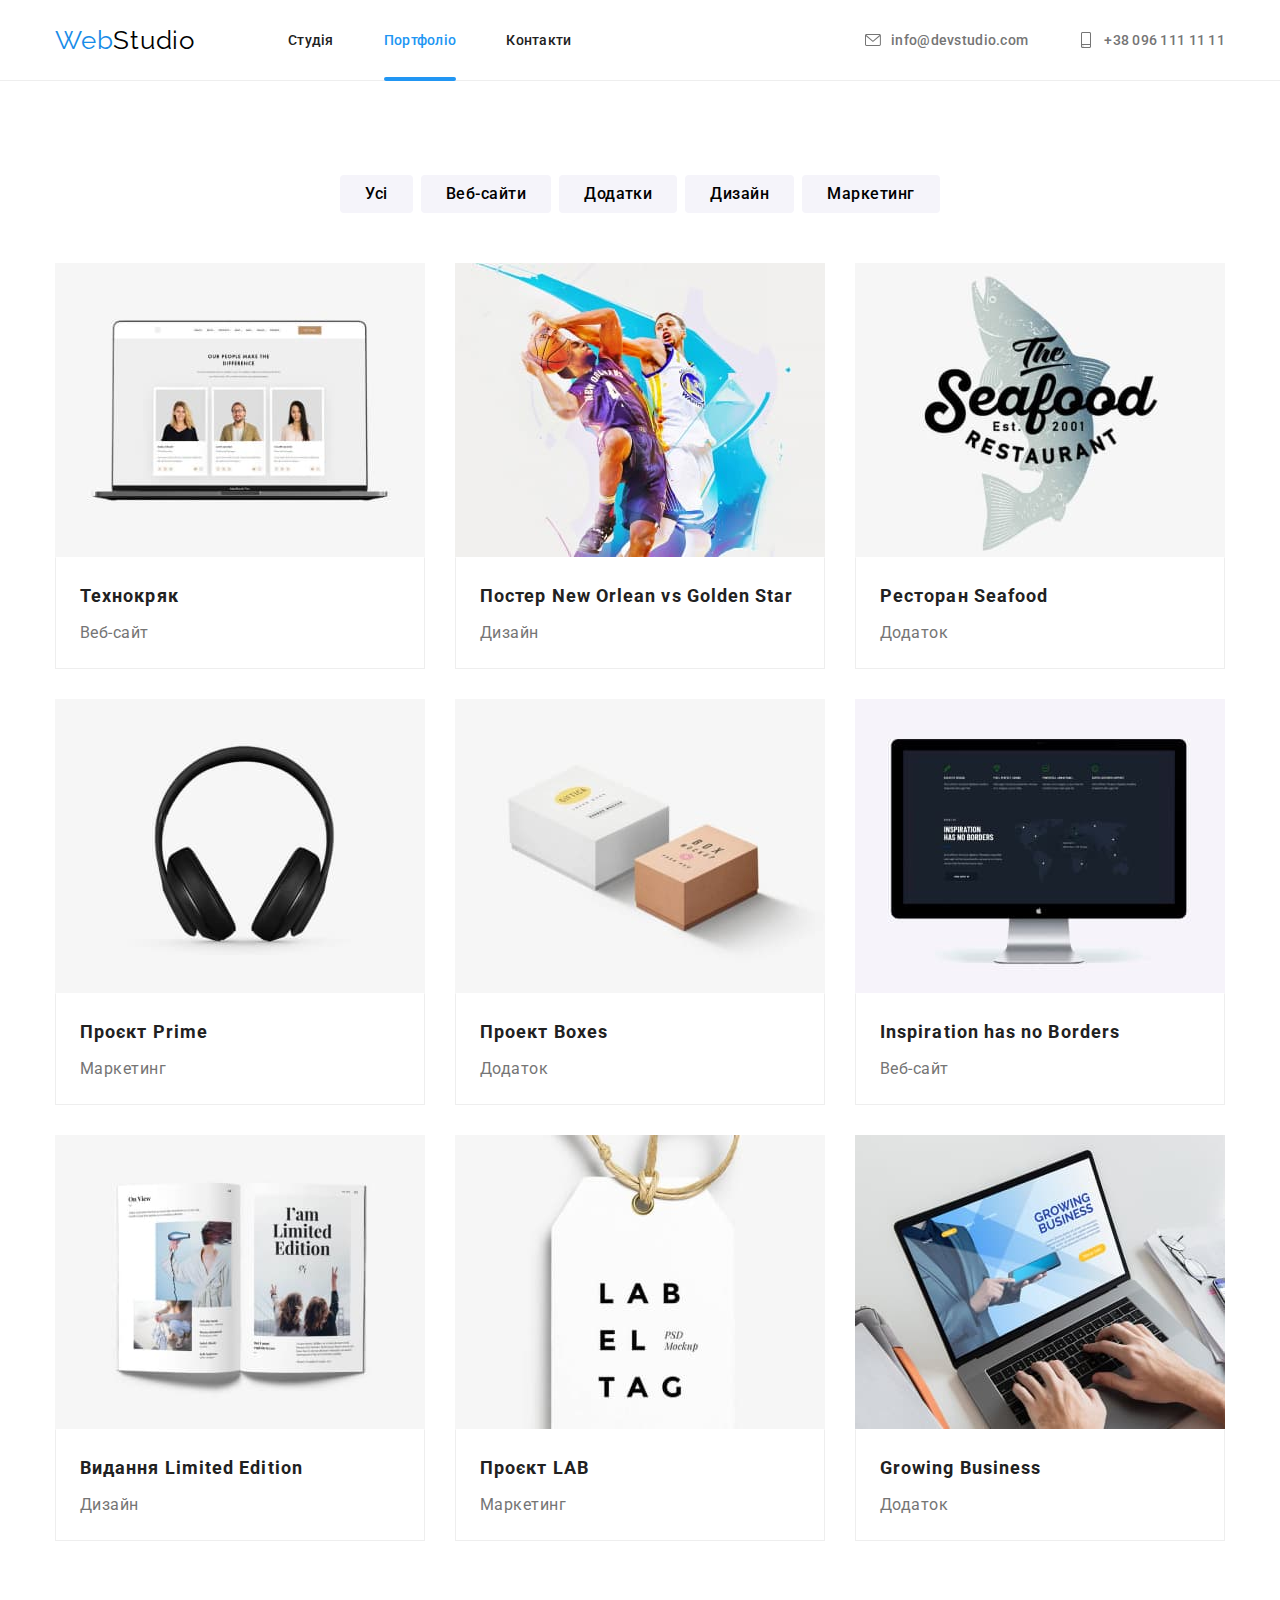
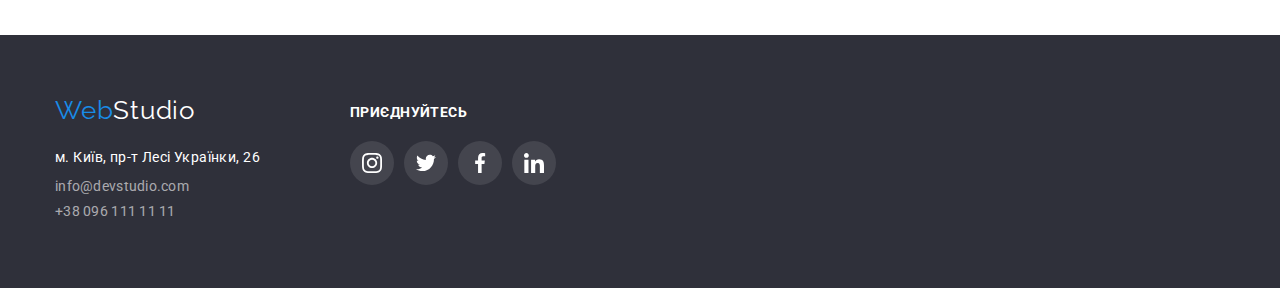
==== html/portfolio.html @ 266eddad "creted forms" ====
<!DOCTYPE html>
<html lang="uk">
  <head>
    <meta charset="UTF-8" />
    <meta http-equiv="X-UA-Compatible" content="IE=edge" />
    <meta name="viewport" content="width=device-width, initial-scale=1.0" />
    <link rel="preconnect" href="https://fonts.googleapis.com" />
    <link rel="preconnect" href="https://fonts.gstatic.com" crossorigin />
    <link
      href="https://fonts.googleapis.com/css2?family=Oleo+Script:wght@400;700&family=Raleway:wght@700&family=Roboto:wght@400;500;700;900&display=swap"
      rel="stylesheet"
    />
    <link
      rel="stylesheet"
      href="https://cdnjs.cloudflare.com/ajax/libs/modern-normalize/1.0.0/modern-normalize.min.css"
    />
    <link rel="stylesheet" href="../css/styles.css" />

    <title>gmh-06</title>
  </head>
  <body>
    <header class="header">
      <div class="container header__cont">
        <nav class="nav">
          <a class="logo" href="../index.html"><span class="logo__el--difcol">Web</span>Studio</a>
          <ul class="nav-list">
            <li class="nav-list__item">
              <a class="nav-list__link" href="../index.html">Студія</a>
            </li>
            <li class="nav-list__item">
              <a class="nav-list__link current" href="./portfolio.html">Портфоліо</a>
            </li>
            <li class="nav-list__item">
              <a class="nav-list__link" href="#address">Контакти</a>
            </li>
          </ul>
        </nav>
        <ul class="contacts">
          <li class="contacts__item">
            <a class="contacts__link" href="mailto:info@devstudio.com">
              <svg class="contacts__icon">
                <use href="../images/icons.svg#icon-letter"></use>
              </svg>
              info@devstudio.com</a
            >
          </li>
          <li class="contacts__item">
            <a class="contacts__link" href="tel:+380961111111">
              <svg class="contacts__icon">
                <use href="../images/icons.svg#icon-phone"></use>
              </svg>
              +38 096 111 11 11</a
            >
          </li>
        </ul>
      </div>
    </header>
    <main>
      <section class="portfolio section">
        <div class="container">
          <h2 class="visually-hidden">Наше портволіо</h2>
          <ul class="portf-but__list">
            <li class="portf-but__item">
              <button class="portf-but__button" type="button">Усі</button>
            </li>
            <li class="portf-but__item">
              <button class="portf-but__button" type="button">Веб-сайти</button>
            </li>
            <li class="portf-but__item">
              <button class="portf-but__button" type="button">Додатки</button>
            </li>
            <li class="portf-but__item">
              <button class="portf-but__button" type="button">Дизайн</button>
            </li>
            <li class="portf-but__item">
              <button class="portf-but__button" type="button">Маркетинг</button>
            </li>
          </ul>
          <ul class="portfolio__list">
            <li class="portfolio__item">
              <div class="portfolio__box">
                <img
                  src="../images/portf_img/1_technocriak.jpg"
                  alt="Приклад Веб-сайту"
                  class="portfolio__img"
                  width="370"
                />
                <div class="portfolio__overlay">
                  <p class="portfolio__overlay--desc">
                    Ресурс пропонує комплексні пропозиції з різним рівнем функціоналу та сервісів.
                    Все це дозволить відвідувачу отримати вичерпні відомості про компанію чи
                    приватну особу.
                  </p>
                </div>
              </div>
              <div class="portfolio__desc">
                <h3 class="portfolio__title">Texнокряк</h3>
                <p class="portfolio__subtitle">Веб-сайт</p>
              </div>
            </li>
            <li class="portfolio__item">
              <div class="portfolio__box">
                <img
                  src="../images/portf_img/2_poster.jpg"
                  alt="Приклад постера"
                  class="portfolio__img"
                  width="370"
                />
                <div class="portfolio__overlay">
                  <p class="portfolio__overlay--desc">
                    Ресурс пропонує комплексні пропозиції з різним рівнем функціоналу та сервісів.
                    Все це дозволить відвідувачу отримати вичерпні відомості про компанію чи
                    приватну особу.
                  </p>
                </div>
              </div>
              <div class="portfolio__desc">
                <h3 class="portfolio__title">Постер New Orlean vs Golden Star</h3>
                <p class="portfolio__subtitle">Дизайн</p>
              </div>
            </li>
            <li class="portfolio__item">
              <div class="portfolio__box">
                <img
                  src="../images/portf_img/3_restaurant.jpg"
                  alt="Дизайн ресторану"
                  class="portfolio__img"
                  width="370"
                />
                <div class="portfolio__overlay">
                  <p class="portfolio__overlay--desc">
                    Ресурс пропонує комплексні пропозиції з різним рівнем функціоналу та сервісів.
                    Все це дозволить відвідувачу отримати вичерпні відомості про компанію чи
                    приватну особу.
                  </p>
                </div>
              </div>
              <div class="portfolio__desc">
                <h3 class="portfolio__title">Ресторан Seafood</h3>
                <p class="portfolio__subtitle">Додаток</p>
              </div>
            </li>
            <li class="portfolio__item">
              <div class="portfolio__box">
                <img
                  src="../images/portf_img/4_headphones.jpg"
                  alt="Маркетинг наушників"
                  class="portfolio__img"
                  width="370"
                />
                <div class="portfolio__overlay">
                  <p class="portfolio__overlay--desc">
                    Ресурс пропонує комплексні пропозиції з різним рівнем функціоналу та сервісів.
                    Все це дозволить відвідувачу отримати вичерпні відомості про компанію чи
                    приватну особу.
                  </p>
                </div>
              </div>
              <div class="portfolio__desc">
                <h3 class="portfolio__title">Проєкт Prime</h3>
                <p class="portfolio__subtitle">Маркетинг</p>
              </div>
            </li>
            <li class="portfolio__item">
              <div class="portfolio__box">
                <img
                  src="../images/portf_img/5_boxes.jpg"
                  alt="Нова пошта Маркетинг"
                  class="portfolio__img"
                  width="370"
                />
                <div class="portfolio__overlay">
                  <p class="portfolio__overlay--desc">
                    Ресурс пропонує комплексні пропозиції з різним рівнем функціоналу та сервісів.
                    Все це дозволить відвідувачу отримати вичерпні відомості про компанію чи
                    приватну особу.
                  </p>
                </div>
              </div>
              <div class="portfolio__desc">
                <h3 class="portfolio__title">Проект Boxes</h3>
                <p class="portfolio__subtitle">Додаток</p>
              </div>
            </li>
            <li class="portfolio__item">
              <div class="portfolio__box">
                <img
                  src="../images/portf_img/6_macpro.jpg"
                  alt="Приклад вебсайту на макбуці"
                  class="portfolio__img"
                  width="370"
                />
                <div class="portfolio__overlay">
                  <p class="portfolio__overlay--desc">
                    Ресурс пропонує комплексні пропозиції з різним рівнем функціоналу та сервісів.
                    Все це дозволить відвідувачу отримати вичерпні відомості про компанію чи
                    приватну особу.
                  </p>
                </div>
              </div>
              <div class="portfolio__desc">
                <h3 class="portfolio__title">Inspiration has no Borders</h3>
                <p class="portfolio__subtitle">Веб-сайт</p>
              </div>
            </li>
            <li class="portfolio__item">
              <div class="portfolio__box">
                <img
                  src="../images/portf_img/7_magazine.jpg"
                  alt="дизайн журналу"
                  class="portfolio__img"
                  width="370"
                />
                <div class="portfolio__overlay">
                  <p class="portfolio__overlay--desc">
                    Ресурс пропонує комплексні пропозиції з різним рівнем функціоналу та сервісів.
                    Все це дозволить відвідувачу отримати вичерпні відомості про компанію чи
                    приватну особу.
                  </p>
                </div>
              </div>
              <div class="portfolio__desc">
                <h3 class="portfolio__title">Видання Limited Edition</h3>
                <p class="portfolio__subtitle">Дизайн</p>
              </div>
            </li>
            <li class="portfolio__item">
              <div class="portfolio__box">
                <img
                  src="../images/portf_img/8_lab.jpg"
                  alt="Маркетинг плажки"
                  class="portfolio__img"
                  width="370"
                />
                <div class="portfolio__overlay">
                  <p class="portfolio__overlay--desc">
                    Ресурс пропонує комплексні пропозиції з різним рівнем функціоналу та сервісів.
                    Все це дозволить відвідувачу отримати вичерпні відомості про компанію чи
                    приватну особу.
                  </p>
                </div>
              </div>
              <div class="portfolio__desc">
                <h3 class="portfolio__title">Проєкт LAB</h3>
                <p class="portfolio__subtitle">Маркетинг</p>
              </div>
            </li>
            <li class="portfolio__item">
              <div class="portfolio__box">
                <img
                  src="../images/portf_img/9_laptop.jpg"
                  alt="приклад дизайну на макбуці"
                  class="portfolio__img"
                  width="370"
                />
                <div class="portfolio__overlay">
                  <p class="portfolio__overlay--desc">
                    Ресурс пропонує комплексні пропозиції з різним рівнем функціоналу та сервісів.
                    Все це дозволить відвідувачу отримати вичерпні відомості про компанію чи
                    приватну особу.
                  </p>
                </div>
              </div>
              <div class="portfolio__desc">
                <h3 class="portfolio__title">Growing Business</h3>
                <p class="portfolio__subtitle">Додаток</p>
              </div>
            </li>
          </ul>
        </div>
      </section>
    </main>
    <footer class="footer">
      <div class="container footer__container">
        <div class="footer__mainlink">
          <a class="footer__logo" href="./index.html"
            ><span class="footer__logo--difcol">Web</span>Studio</a
          >

          <address id="address" class="footer-address">
            <ul class="footer-contacts">
              <li class="footer-contacts__item">
                <a
                  class="footer-contacts__link"
                  href="https://goo.gl/maps/CPtrU1FHBa2aNyZL9"
                  target="_blank"
                  rel="noopener noreferrer nofollow"
                  >м. Київ, пр-т Лесі Українки, 26</a
                >
              </li>
              <li class="footer-contacts__item">
                <a class="footer-contacts__link" href="mailto:info@devstudio.com"
                  >info@devstudio.com</a
                >
              </li>
              <li class="footer-contacts__item">
                <a class="footer-contacts__link" href="tel:+380961111111">+38 096 111 11 11</a>
              </li>
            </ul>
          </address>
        </div>
        <div class="footer__sosials">
          <p class="footer__sosials--title">Приєднуйтесь</p>
          <ul class="user__socials">
            <li class="user__soc">
              <a href="https://www.instagram.com" class="user__soc--link footer__soc--link">
                <svg class="user__soc--icon footer__soc--icon">
                  <use href="../images/icons.svg#icon-instagram"></use>
                </svg>
              </a>
            </li>
            <li class="user__soc">
              <a href="https://twitter.com" class="user__soc--link footer__soc--link">
                <svg class="user__soc--icon footer__soc--icon">
                  <use href="../images/icons.svg#icon-twitter"></use>
                </svg>
              </a>
            </li>
            <li class="user__soc">
              <a href="https://www.facebook.com" class="user__soc--link footer__soc--link">
                <svg class="user__soc--icon footer__soc--icon">
                  <use href="../images/icons.svg#icon-facebook"></use>
                </svg>
              </a>
            </li>
            <li class="user__soc">
              <a href="https://www.linkedin.com" class="user__soc--link footer__soc--link">
                <svg class="user__soc--icon footer__soc--icon">
                  <use href="../images/icons.svg#icon-linkedin"></use>
                </svg>
              </a>
            </li>
          </ul>
        </div>
      </div>
    </footer>
    <script src="../js/modal.js"></script>
  </body>
</html>
---- css/styles.css ----
:root {
  --main-color: #212121;
  --additional-color: #757575;
  --focus-color: #2196f3;
  --bc-color: #fff;
  --icon-color: #afb1b8;
  --animation: 250ms cubic-bezier(0.4, 0, 0.2, 1);
}

body {
  font-size: 14px;
  background-color: var(--bc-color);
  font-family: 'Roboto', sans-serif;
  color: var(--main-color);
}

.display__none {
  display: none;
}
.display__block {
  display: block;
}
ul {
  padding: 0px;
  margin: 0px;
  list-style: none;
}
img {
  display: block;
  max-width: 100%;
  height: auto;
}
a {
  text-decoration: none;
  cursor: pointer;
}
.container {
  width: 1200px;
  margin: 0 auto;
  padding: 0 15px;
}

h1,
h2,
h3,
h4,
p {
  margin-top: 0;
  margin-bottom: 0;
}
p {
  margin-top: 0;
}
.section {
  padding-top: 94px;
  padding-bottom: 94px;
}
.section__title {
  margin-bottom: 50px;
  font-size: 36px;
  line-height: calc(42 / 36);
  text-align: center;
  letter-spacing: 0.03em;
}
.visually-hidden {
  position: absolute;
  white-space: nowrap;
  width: 1px;
  height: 1px;
  overflow: hidden;
  border: 0;
  padding: 0;
  clip: rect(0 0 0 0);
  clip-path: inset(50%);
  margin: -1px;
}
/* modal */
.modal {
  position: fixed;
  z-index: 1;
  width: 100vw;
  height: 100vh;
  display: flex;
  align-items: center;
  justify-content: center;
  background-color: rgba(0, 0, 0, 0.2);
  opacity: 1;
  transition: opacity var(--animation);
}
.modal.is-hidden {
  opacity: 0;
  pointer-events: none;
}
.modal.is-hidden .modal__box {
  transform: scale(0.3);
}
.modal__box {
  position: relative;
  width: 528px;
  /* height: 581px; */
  background-color: var(--bc-color);
  border-radius: 4px;
  transform: scale(1);
  transition: transform var(--animation);
  padding: 40px;
}
.modal__btn {
  cursor: pointer;
  position: absolute;
  display: flex;
  justify-content: center;
  align-items: center;
  border-radius: 50%;
  width: 30px;
  height: 30px;
  background-color: var(--bc-color);
  border: 1px solid rgba(0, 0, 0, 0.1);
  right: 8px;
  top: 8px;
}
.module__btn--icon {
  width: 18px;
  height: 18px;
  fill: var(--main-color);
  transition: fill var(--animation);
}
.modal__btn:hover .module__btn--icon {
  fill: var(--focus-color);
}

.form {
  display: flex;
  flex-direction: column;
}

.form__title {
  font-weight: 700;
  font-size: 20px;
  line-height: calc(23 / 20);
  text-align: center;
  letter-spacing: 0.03em;
  color: var(--main-color);
  margin-bottom: 12px;
}
.form__field {
  position: relative;
  display: flex;
  flex-direction: column;
}
.form__label {
  font-size: 12px;
  line-height: calc(14 / 12);
  letter-spacing: 0.01em;
  color: var(--additional-color);
  margin-bottom: 4px;
}
.form__input {
  outline: none;
  height: 40px;
  border: 1px solid rgba(33, 33, 33, 0.2);
  border-radius: 4px;
  margin-bottom: 10px;
  padding-left: 40px;
  transition: border-color var(--animation);
}
.form__input--icon {
  z-index: 2;
  position: absolute;
  height: 18px;
  width: 18px;
  top: 28px;
  left: 12px;
  transition: fill var(--animation);
}
.form__input:focus {
  border-color: var(--focus-color);
}
.form__input:focus ~ .form__input--icon {
  fill: var(--focus-color);
}
.form__textarea {
  outline: none;
  padding: 12px 16px;
  height: 120px;
  resize: none;
  border: 1px solid rgba(33, 33, 33, 0.2);
  border-radius: 4px;
  margin-bottom: 20px;
  transition: border-color var(--animation);
}
.form__textarea:focus {
  border-color: var(--focus-color);
}
.form__textarea::placeholder {
  font-size: 12px;
  line-height: calc(14 / 12);
  letter-spacing: 0.01em;

  color: rgba(117, 117, 117, 0.5);
}
.form__policy {
  line-height: calc(24 / 14);
  color: var(--additional-color);
  letter-spacing: 0.03em;
  margin-bottom: 30px;
  display: flex;
  align-items: center;
}
.form__checkbox--original {
  position: absolute;
  width: 1px;
  height: 1px;
  margin: -1px;
  border: 0;
  padding: 0;
  clip: rect(0 0 0 0);
  overflow: hidden;
}
.form__checkbox {
  display: flex;
  align-items: center;
  justify-content: center;
  width: 16px;
  height: 15px;
  border: 2px solid var(--main-color);
  border-radius: 2px;
  margin: 0 9px;
  transition: background-color var(--animation), border-color var(--animation);
}
.form__checkbox--original:checked ~ .form__checkbox {
  background-color: var(--focus-color);
  border-color: var(--focus-color);
}
.form__checkbox--icon {
  z-index: 3;
  width: 16px;
  height: 16px;
  fill: transparent;
  transition: fill var(--animation);
}
.form__checkbox--original:checked ~ .form__checkbox .form__checkbox--icon {
  fill: var(--bc-color);
}

.form__policy--link {
  margin-left: 7px;
  color: var(--focus-color);
  text-decoration: underline;
}
.form__btn {
  text-align: center;
  background-color: #188ce8;
  color: var(--bc-color);
  width: 200px;
  height: 50px;
  font-weight: 700;
  font-size: 16px;
  line-height: calc(30 / 16);
  letter-spacing: 0.06em;
  font-family: inherit;
  border: none;
  border-radius: 4px;
  cursor: pointer;
  margin: 0 auto;

  transition: background-color var(--animation), box-shadow var(--animation);
}
.form__btn:hover,
.form__btn:focus {
  background-color: var(--focus-color);
  box-shadow: 0px 4px 4px rgba(0, 0, 0, 0.15);
}
.header {
  border-bottom: #eeeeee 1px solid;
  display: flex;
}
.header__cont {
  display: flex;
  justify-content: space-between;
  align-items: center;
}

.logo {
  color: #000;
  font-size: 26px;
  letter-spacing: 0.03em;
  line-height: calc(26 / 14);
  font-family: 'Raleway', sans-serif;
  margin-right: 93px;
}
.logo__el--difcol {
  color: #188ce8;
}

.nav {
  display: flex;
  align-items: center;
}

.nav-list {
  display: flex;
}

.nav-list__item {
}
.nav-list__item:not(:last-child) {
  margin-right: 50px;
}

.nav-list__link {
  display: inline-block;
  padding: 32px 0px;
  font-weight: 500;
  line-height: 16px;
  letter-spacing: 0.02em;
  color: var(--main-color);
  position: relative;

  transition: color var(--animation);
}
.nav-list__link:hover,
.nav-list__link:focus,
.nav-list__link.current {
  color: var(--focus-color);
}
.nav-list__link.current::after {
  position: absolute;
  content: '';
  width: 100%;
  height: 4px;
  background-color: var(--focus-color);
  border-radius: 4px;
  bottom: -1px;
  left: 0;
}

.contacts {
  display: flex;
}
.contacts__item {
}
.contacts__item:not(:last-child) {
  margin-right: 50px;
}
.contacts__link {
  display: inline-block;
  padding: 32px 0px;
  font-weight: 500;
  line-height: calc(16 / 14);
  letter-spacing: 0.02em;
  color: var(--additional-color);
  display: flex;
  transition: color var(--animation);
}
.contacts__icon {
  width: 16px;
  height: 16px;
  fill: var(--additional-color);
  margin-right: 10px;
  transition: fill var(--animation);
}
.contacts__link:hover,
.contacts__link:focus {
  color: var(--focus-color);
}
.contacts__link:hover .contacts__icon {
  fill: var(--focus-color);
}

.banner {
  padding: 200px 0px;
  max-width: 1600px;
  margin: 0 auto;
  text-align: center;
  background-image: linear-gradient(rgba(47, 48, 58, 0.4), rgba(47, 48, 58, 0.4)),
    url(../images/banner.jpg);
  background-position: center;
  display: flex;
  align-items: center;
}

.banner__title {
  width: 696px;
  margin: 0 auto;
  font-weight: 900;
  font-size: 44px;
  line-height: calc(60 / 44);
  letter-spacing: 0.06em;
  color: var(--bc-color);
  text-transform: uppercase;
  margin-bottom: 30px;
}

.banner__but {
  background-color: #188ce8;
  color: var(--bc-color);
  min-width: 216px;
  height: 50px;
  font-weight: 700;
  font-size: 16px;
  line-height: calc(30 / 16);
  letter-spacing: 0.06em;
  font-family: inherit;
  border: none;
  border-radius: 4px;
  cursor: pointer;
  transition: background-color var(--animation), box-shadow var(--animation);
}
.banner__but:hover,
.banner__but:focus {
  background-color: var(--focus-color);
  box-shadow: 0px 4px 4px rgba(0, 0, 0, 0.15);
}

.post {
  padding-top: 94px;
}

.post-list {
  display: flex;
  flex-wrap: wrap;
  gap: 30px;
}

.post-list__item {
  flex-basis: calc((100% - 90px) / 4);
}

.post-list__bg {
  display: flex;
  justify-content: center;
  align-items: center;
  width: 100%;
  height: 120px;
  background-color: #f5f4fa;
  margin-bottom: 30px;
  border-radius: 4px;
}
.post-list__icon {
  width: 70px;
  height: 70px;
}
.post-list__title {
  font-size: inherit;
  line-height: calc(16 / 14);
  letter-spacing: 0.03em;
  text-transform: uppercase;
  margin-bottom: 10px;
}

.post-list__text {
  line-height: calc(24 / 14);
  letter-spacing: 0.03em;
  color: var(--additional-color);
}
.gallery {
}

.gallery__title {
}

.gallery__list {
  display: flex;
  flex-wrap: wrap;
  gap: 30px;
}

.gallery__item {
  flex-basis: calc((100% - 60px) / 3);
  position: relative;
}
.gallery__overlay {
  position: absolute;
  background: rgba(47, 48, 58, 0.8);
  padding: 27px 0;
  bottom: 0;
  width: 100%;
}
.gallery__text {
  line-height: 1.2;
  text-align: center;
  letter-spacing: 0.03em;
  text-transform: uppercase;
  font-weight: 700;
  color: var(--bc-color);
}

.gallery__img {
}
.staff {
  background: #f5f4fa;
}

.staff__title {
}

.users {
  display: flex;
  flex-wrap: wrap;
  gap: 30px;
}

.user {
  flex-basis: calc((100% - 90px) / 4);
  background-color: var(--bc-color);
  border-radius: 4px;
  overflow: hidden;
  box-shadow: 0px 1px 3px rgba(0, 0, 0, 0.12), 0px 1px 1px rgba(0, 0, 0, 0.14),
    0px 2px 1px rgba(0, 0, 0, 0.2);
}

.user__img {
}
.user__desc {
  padding: 30px 0;
  text-align: center;
}
.user__title {
  font-weight: 500;
  font-size: 16px;
  line-height: calc(19 / 16);

  margin-bottom: 10px;
  letter-spacing: 0.03em;
}

.user__text {
  font-size: 16px;
  line-height: calc(19 / 16);
  letter-spacing: 0.03em;
  color: var(--additional-color);
  margin-bottom: 16px;
}
.user__socials {
  display: flex;
  justify-content: center;
}
.user__soc:not(:last-child) {
  margin-right: 10px;
}
.user__soc--link {
  display: flex;
  justify-content: center;
  align-items: center;
  border-radius: 50%;
  width: 44px;
  height: 44px;
  transition: background-color var(--animation);
}

.user__soc--icon {
  width: 20px;
  height: 20px;
  fill: var(--icon-color);
  transition: fill var(--animation);
}
.user__soc--link:hover {
  background-color: var(--focus-color);
}
.user__soc--link:hover .user__soc--icon {
  fill: var(--bc-color);
}

.clients {
  display: flex;
  flex-wrap: wrap;
  gap: 30px;
}
.clients__item {
  height: 92px;
  flex-basis: calc((100% - 150px) / 6);
}
.clients__link {
  height: 100%;
  width: 100%;
  display: flex;
  justify-content: center;
  align-items: center;
  border: 1px solid var(--icon-color);
  border-radius: 4px;
  transition: border-color var(--animation);
}
.clients__link:hover {
  border-color: var(--focus-color);
}
.client__icon {
  width: 106px;
  height: 60px;
  fill: var(--icon-color);
  transition: fill var(--animation);
}
.clients__link:hover .client__icon {
  fill: var(--focus-color);
}

/*     portfolio.html   */
.portfolio {
}
.portf-but__list {
  display: flex;
  justify-content: center;
  margin-bottom: 50px;
}
.portf-but__item {
}
.portf-but__item:not(:last-child) {
  margin-right: 8px;
}
.portf-but__button {
  padding-left: 25px;
  padding-right: 25px;
  height: 38px;
  font-size: 16px;
  line-height: calc(26 / 16);
  letter-spacing: 0.03em;
  background-color: #f5f4fa;
  border: none;
  border-radius: 4px;
  cursor: pointer;
  font-family: inherit;
  font-weight: 500;
  transition: background-color var(--animation), color var(--animation), box-shadow var(--animation);
}
.portf-but__button:hover,
.portf-but__button:focus {
  background-color: var(--focus-color);
  color: var(--bc-color);
  box-shadow: 0px 4px 4px rgba(0, 0, 0, 0.15);
}
.portfolio__list {
  display: flex;
  flex-wrap: wrap;
  gap: 30px;
}
.portfolio__item {
  flex-basis: calc((100% - 60px) / 3);
  transition: box-shadow var(--animation);
}

.portfolio__box {
  position: relative;
  overflow: hidden;
}
.portfolio__img {
}
.portfolio__overlay {
  position: absolute;
  height: 100%;
  width: 100%;
  top: 0;
  left: 0;
  background-color: rgba(33, 150, 243, 0.9);
  padding: 63px 24px 0 24px;
  transform: translatey(100%);
  transition: transform var(--animation);
}
.portfolio__item:hover {
  cursor: pointer;
  box-shadow: 0px 4px 4px rgba(0, 0, 0, 0.25);
}
.portfolio__item:hover .portfolio__overlay {
  transform: translatey(0);
}
.portfolio__overlay--desc {
  font-size: 18px;
  line-height: calc(28 / 18);
  letter-spacing: 0.03em;
  color: var(--bc-color);
}

.portfolio__desc {
  padding: 20px 24px;
  border: 1px solid;
  border-color: transparent #eeeeee #eeeeee #eeeeee;
}
.portfolio__title {
  font-size: 18px;
  line-height: calc(36 / 18);
  letter-spacing: 0.06em;
  margin-bottom: 4px;
}
.portfolio__subtitle {
  font-size: 16px;
  line-height: calc(30 / 16);
  letter-spacing: 0.03em;
  color: var(--additional-color);
}

.footer {
  padding: 60px 0;
  background: #2f303a;
}

.footer__container {
  display: flex;
  align-items: flex-start;
}
.footer__mainlink {
  margin-right: 90px;
}

.footer__logo {
  color: var(--bc-color);
  font-size: 26px;
  letter-spacing: 0.03em;
  line-height: calc(30 / 26);
  font-family: 'Raleway', sans-serif;
  display: inline-block;
  margin-bottom: 20px;
}

.footer__logo--difcol {
  color: #188ce8;
}

.footer-contacts {
}
.footer-contacts__item {
  margin-bottom: 9px;
}
.footer-contacts__item:first-child .footer-contacts__link {
  line-height: calc(24 / 14);
  font-style: normal;
  letter-spacing: 0.03em;
  text-decoration: none;
  color: var(--bc-color);
}
.footer-contacts__link {
  font-style: normal;
  line-height: calc(16 / 14);
  letter-spacing: 0.02em;
  color: rgba(255, 255, 255, 0.6);
  transition: color var(--animation);
}

.footer-contacts__link:hover,
.footer-contacts__link:focus {
  color: var(--focus-color);
}
.footer__sosials {
  padding-top: 9px;
  margin-right: 93px;
}
.footer__soc--link {
  background-color: rgba(255, 255, 255, 0.1);
}
.footer__soc--icon {
  fill: var(--bc-color);
}

.footer__sosials--title {
  line-height: 1.2;
  letter-spacing: 0.03em;
  text-transform: uppercase;
  margin-bottom: 20px;
  color: var(--bc-color);
  font-weight: 700;
}
.footer-form {
  padding-top: 9px;
}
.footer-form__title {
  line-height: 1.2;
  letter-spacing: 0.03em;
  text-transform: uppercase;
  margin-bottom: 20px;
  color: var(--bc-color);
  font-weight: 700;
}

.footer-form__input {
  width: 358px;
  height: 50px;
  background-color: #2f303a;
  border: 1px solid rgba(255, 255, 255, 0.3);
  border-radius: 4px;
  outline: none;
  padding-left: 16px;
  color: var(--bc-color);
  margin-right: 10px;
}
.footer-form__input::placeholder {
  color: rgba(255, 255, 255, 0.6);
}
.footer-form__btn {
}

.footer-form__btn {
  display: inline-flex;
  justify-content: center;
  align-items: center;
  background-color: #188ce8;
  color: var(--bc-color);
  width: 200px;
  height: 50px;
  font-weight: 700;
  font-size: 16px;
  line-height: calc(30 / 16);
  letter-spacing: 0.06em;
  font-family: inherit;
  border: none;
  border-radius: 4px;
  cursor: pointer;
  margin: 0 auto;

  transition: background-color var(--animation), box-shadow var(--animation);
}
.footer-form__btn:hover,
.footer-form__btn:focus {
  background-color: var(--focus-color);
  box-shadow: 0px 4px 4px rgba(0, 0, 0, 0.15);
}
.footer-form__btn--icon {
  width: 24px;
  height: 24px;
  fill: var(--bc-color);
  margin-left: 10px;
}
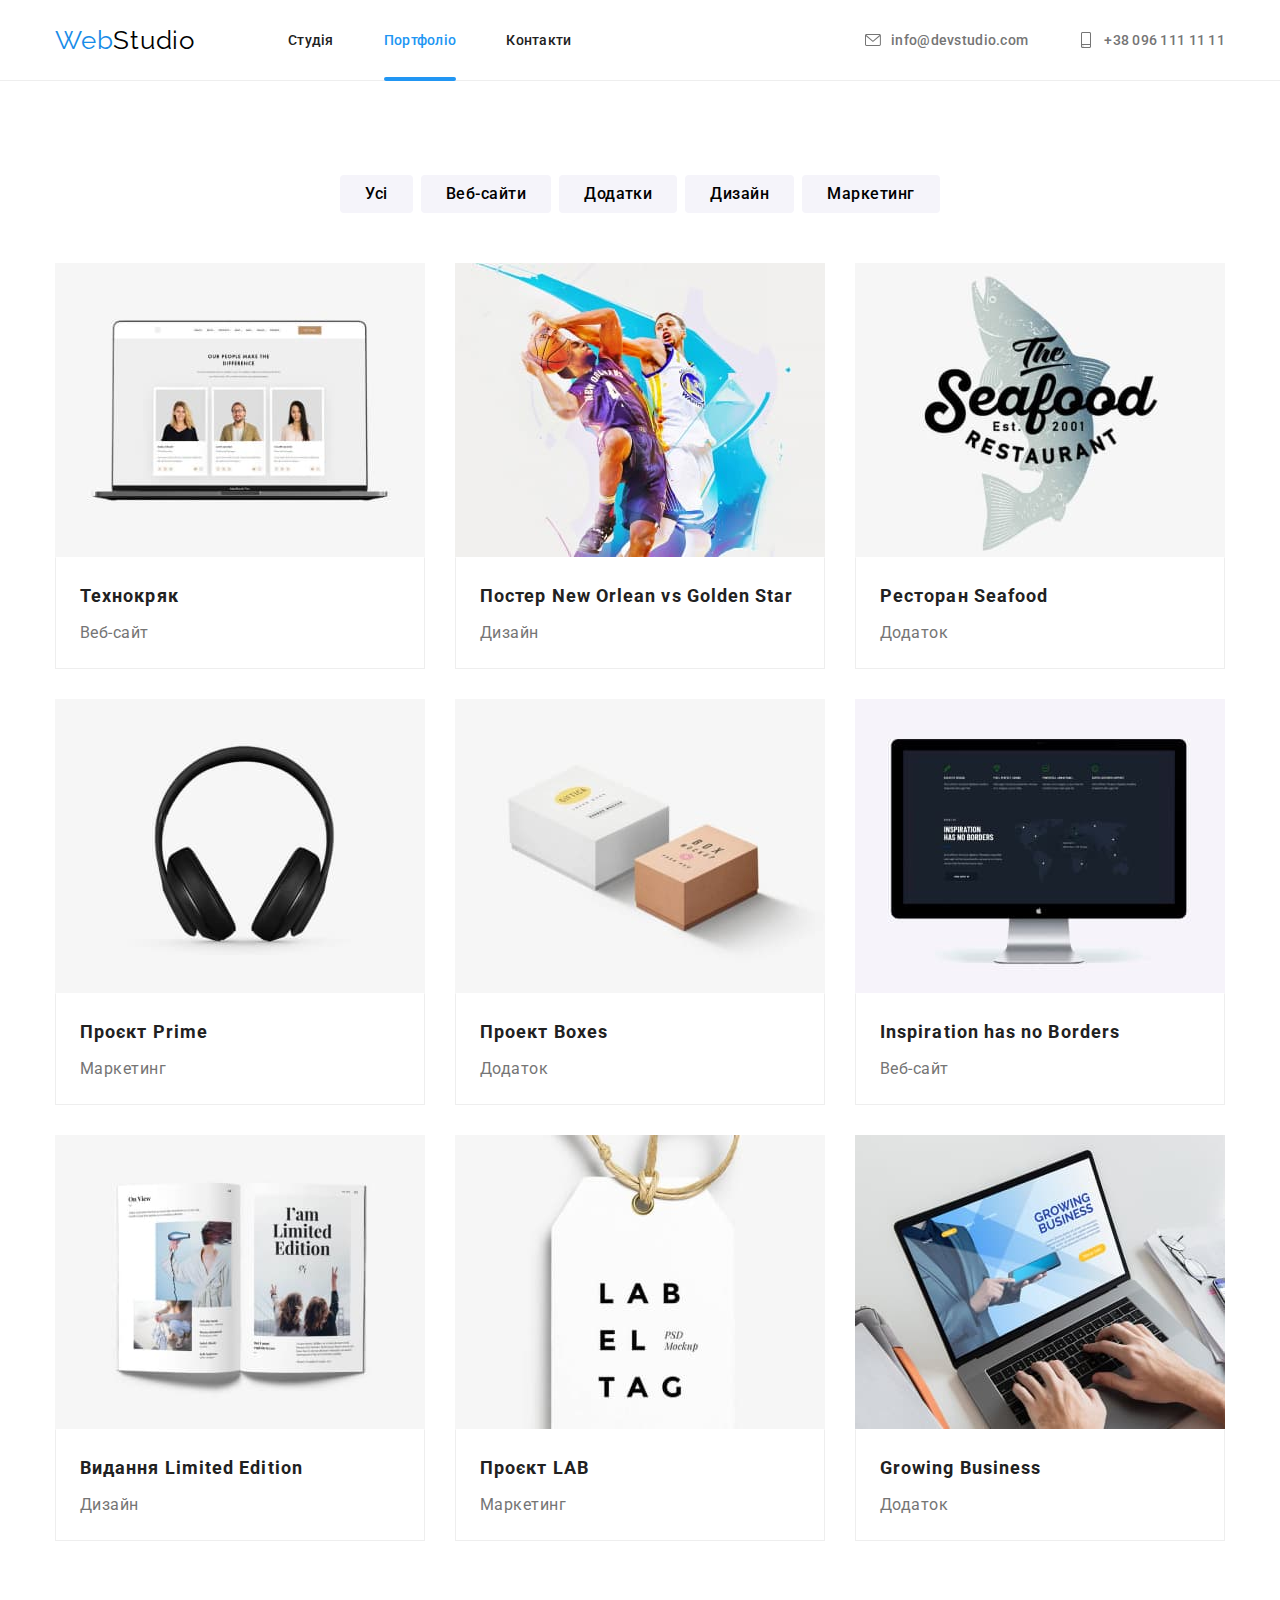
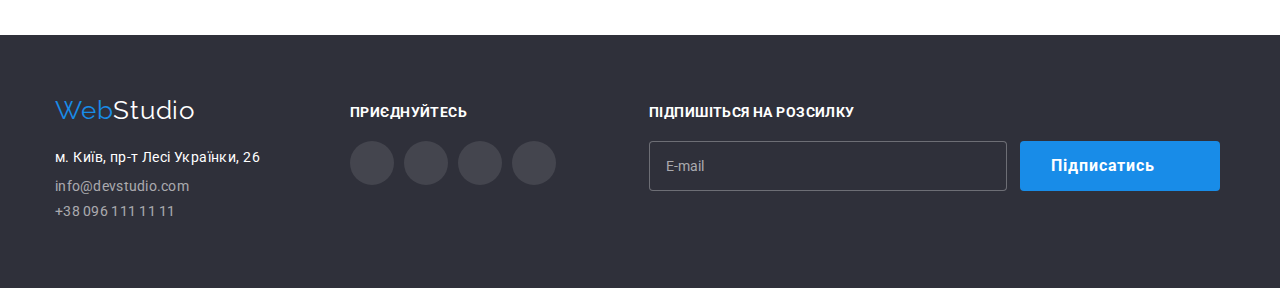
==== commit 9fe46028: "add form gor footer" ====
--- a/html/portfolio.html
+++ b/html/portfolio.html
@@ -305,33 +305,45 @@
             <li class="user__soc">
               <a href="https://www.instagram.com" class="user__soc--link footer__soc--link">
                 <svg class="user__soc--icon footer__soc--icon">
-                  <use href="../images/icons.svg#icon-instagram"></use>
+                  <use href="./images/icons.svg#icon-instagram"></use>
                 </svg>
               </a>
             </li>
             <li class="user__soc">
               <a href="https://twitter.com" class="user__soc--link footer__soc--link">
                 <svg class="user__soc--icon footer__soc--icon">
-                  <use href="../images/icons.svg#icon-twitter"></use>
+                  <use href="./images/icons.svg#icon-twitter"></use>
                 </svg>
               </a>
             </li>
             <li class="user__soc">
               <a href="https://www.facebook.com" class="user__soc--link footer__soc--link">
                 <svg class="user__soc--icon footer__soc--icon">
-                  <use href="../images/icons.svg#icon-facebook"></use>
+                  <use href="./images/icons.svg#icon-facebook"></use>
                 </svg>
               </a>
             </li>
             <li class="user__soc">
               <a href="https://www.linkedin.com" class="user__soc--link footer__soc--link">
                 <svg class="user__soc--icon footer__soc--icon">
-                  <use href="../images/icons.svg#icon-linkedin"></use>
+                  <use href="./images/icons.svg#icon-linkedin"></use>
                 </svg>
               </a>
             </li>
           </ul>
         </div>
+        <form action="./" class="footer-form">
+          <p class="footer-form__title">Підпишіться на розсилку</p>
+
+          <input type="email" class="footer-form__input" placeholder="E-mail" />
+
+          <button class="footer-form__btn" type="submit">
+            Підписатись
+            <svg class="footer-form__btn--icon">
+              <use href="./images/icons.svg#icon-telegram"></use>
+            </svg>
+          </button>
+        </form>
       </div>
     </footer>
     <script src="../js/modal.js"></script>
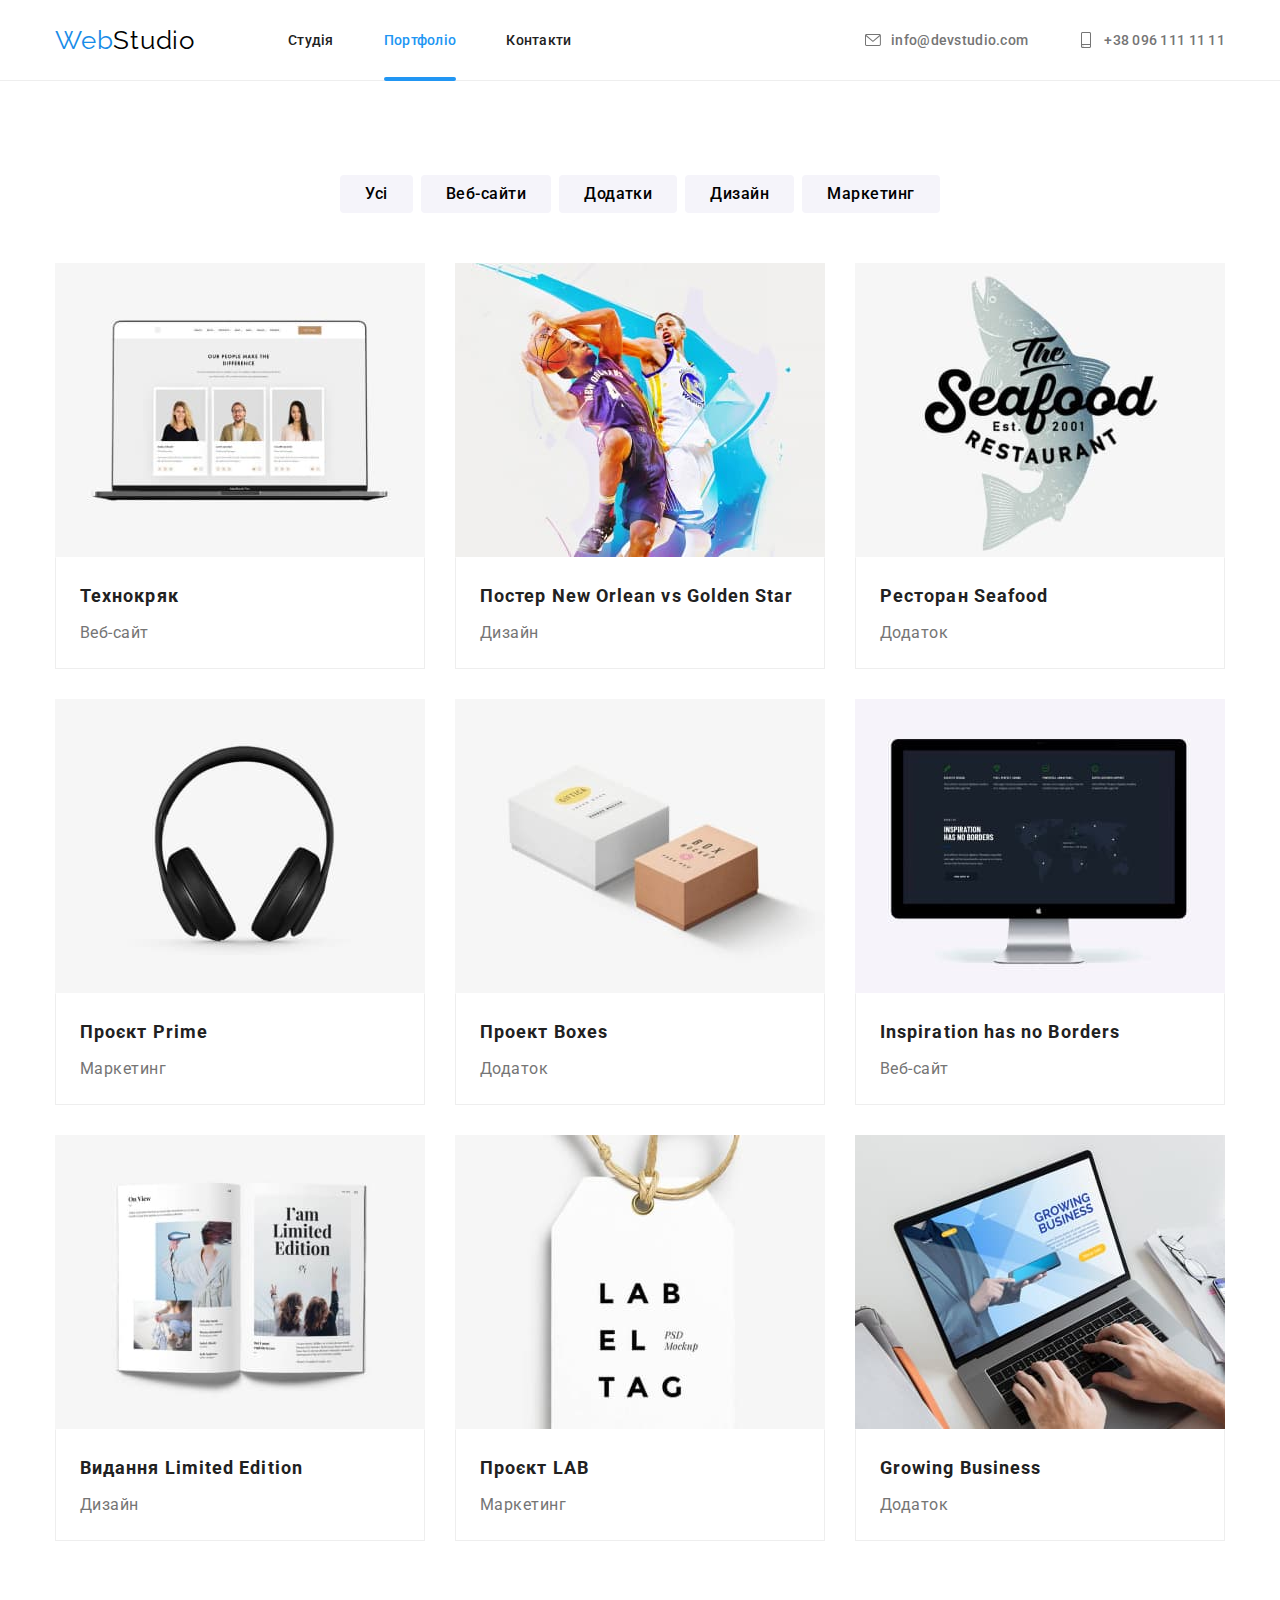
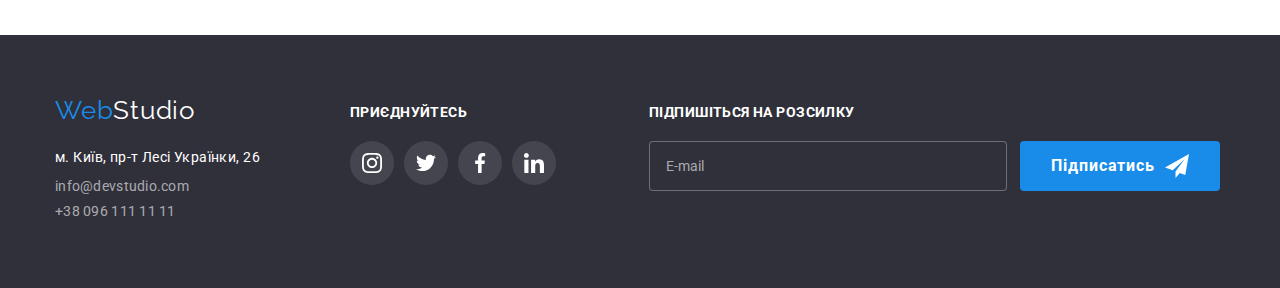
==== commit d04b7fd3: "changed pathes" ====
--- a/html/portfolio.html
+++ b/html/portfolio.html
@@ -305,28 +305,28 @@
             <li class="user__soc">
               <a href="https://www.instagram.com" class="user__soc--link footer__soc--link">
                 <svg class="user__soc--icon footer__soc--icon">
-                  <use href="./images/icons.svg#icon-instagram"></use>
+                  <use href="../images/icons.svg#icon-instagram"></use>
                 </svg>
               </a>
             </li>
             <li class="user__soc">
               <a href="https://twitter.com" class="user__soc--link footer__soc--link">
                 <svg class="user__soc--icon footer__soc--icon">
-                  <use href="./images/icons.svg#icon-twitter"></use>
+                  <use href="../images/icons.svg#icon-twitter"></use>
                 </svg>
               </a>
             </li>
             <li class="user__soc">
               <a href="https://www.facebook.com" class="user__soc--link footer__soc--link">
                 <svg class="user__soc--icon footer__soc--icon">
-                  <use href="./images/icons.svg#icon-facebook"></use>
+                  <use href="../images/icons.svg#icon-facebook"></use>
                 </svg>
               </a>
             </li>
             <li class="user__soc">
               <a href="https://www.linkedin.com" class="user__soc--link footer__soc--link">
                 <svg class="user__soc--icon footer__soc--icon">
-                  <use href="./images/icons.svg#icon-linkedin"></use>
+                  <use href="../images/icons.svg#icon-linkedin"></use>
                 </svg>
               </a>
             </li>
@@ -340,7 +340,7 @@
           <button class="footer-form__btn" type="submit">
             Підписатись
             <svg class="footer-form__btn--icon">
-              <use href="./images/icons.svg#icon-telegram"></use>
+              <use href="../images/icons.svg#icon-telegram"></use>
             </svg>
           </button>
         </form>
